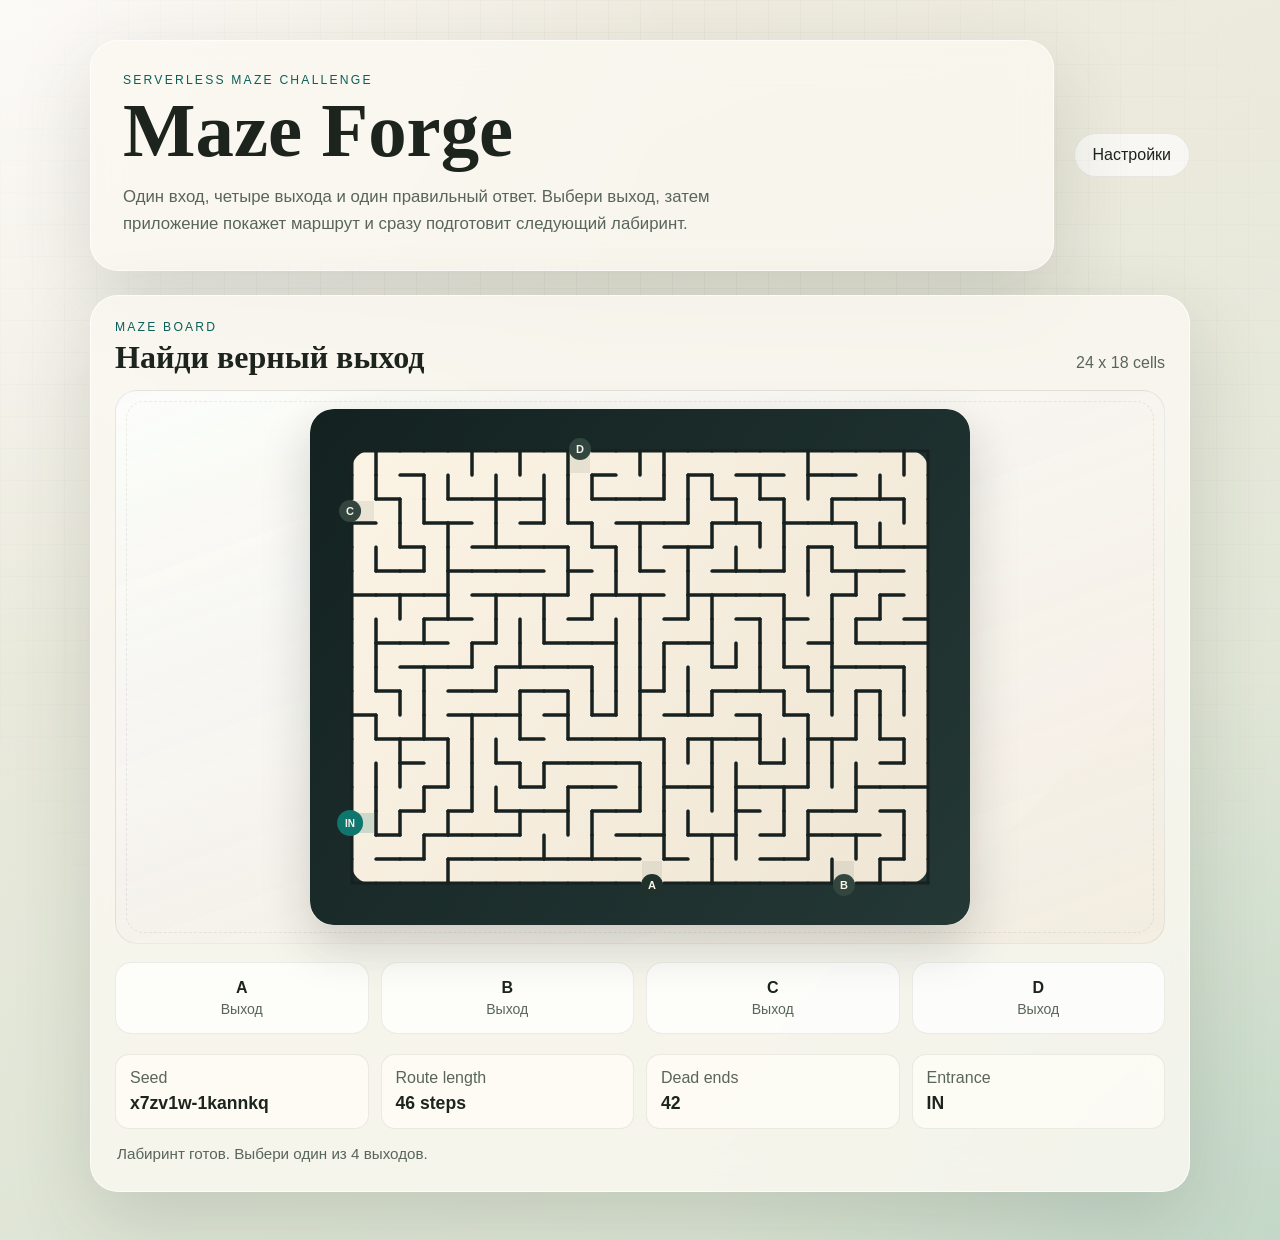
==== index.html @ 55a17d4d "initial" ====
<!DOCTYPE html>
<html lang="ru">
<head>
  <meta charset="UTF-8">
  <meta name="viewport" content="width=device-width, initial-scale=1.0">
  <title>Maze Forge</title>
  <link rel="stylesheet" href="./styles.css">
</head>
<body>
  <div class="page-shell">
    <header class="hero">
      <div class="hero__copy">
        <p class="eyebrow">Serverless maze challenge</p>
        <h1>Maze Forge</h1>
        <p class="hero__lede">
          Один вход, четыре выхода и один правильный ответ. Выбери выход, затем приложение
          покажет маршрут и сразу подготовит следующий лабиринт.
        </p>
      </div>

      <button id="open-settings" class="button button--ghost hero__settings" type="button" aria-expanded="false" aria-controls="settings-drawer">
        Настройки
      </button>
    </header>

    <main class="workspace">
      <section class="preview-panel">
        <div class="preview-panel__header">
          <div>
            <p class="eyebrow">Maze board</p>
            <h2>Найди верный выход</h2>
          </div>
          <p id="maze-size" class="preview-panel__size">-</p>
        </div>

        <div id="canvas-frame" class="canvas-frame">
          <canvas id="maze-canvas"></canvas>
        </div>

        <div id="answer-buttons" class="answer-buttons" aria-label="Выбор выхода"></div>

        <div class="summary">
          <div class="metric">
            <span class="metric__label">Seed</span>
            <strong id="metric-seed">-</strong>
          </div>
          <div class="metric">
            <span class="metric__label">Route length</span>
            <strong id="metric-route">-</strong>
          </div>
          <div class="metric">
            <span class="metric__label">Dead ends</span>
            <strong id="metric-dead-ends">-</strong>
          </div>
          <div class="metric">
            <span class="metric__label">Entrance</span>
            <strong id="metric-entrance">-</strong>
          </div>
        </div>

        <p id="status" class="status" aria-live="polite"></p>
      </section>
    </main>
  </div>

  <div id="drawer-backdrop" class="drawer-backdrop" hidden></div>

  <aside id="settings-drawer" class="settings-drawer" aria-hidden="true" hidden>
    <div class="settings-drawer__header">
      <div>
        <p class="eyebrow">Drawer</p>
        <h2>Настройки</h2>
      </div>
      <button id="close-settings" class="button button--ghost settings-drawer__close" type="button" aria-label="Закрыть настройки">
        Закрыть
      </button>
    </div>

    <form id="controls" class="controls" autocomplete="off">
      <div class="controls__grid">
        <label class="field">
          <span>Width</span>
          <input id="maze-width" name="width" type="number" min="5" max="80" step="1" value="24">
        </label>

        <label class="field">
          <span>Height</span>
          <input id="maze-height" name="height" type="number" min="5" max="80" step="1" value="18">
        </label>

        <label class="field">
          <span>Cell size</span>
          <input id="cell-size" name="cellSize" type="number" min="12" max="40" step="1" value="24">
        </label>

        <label class="field field--wide">
          <span>Seed</span>
          <div class="seed-row">
            <input id="seed" name="seed" type="text" value="">
            <button id="shuffle-seed" type="button" class="button button--ghost">Shuffle</button>
          </div>
        </label>
      </div>

      <div class="toggles">
        <label class="toggle">
          <input id="show-grid" name="showGrid" type="checkbox">
          <span>Показывать вспомогательную сетку</span>
        </label>
      </div>

      <div class="actions">
        <button type="submit" class="button button--primary">Применить</button>
        <button id="copy-link" type="button" class="button button--ghost">Copy link</button>
        <button id="download-png" type="button" class="button button--ghost">Download PNG</button>
      </div>
    </form>
  </aside>

  <script src="./app.js"></script>
</body>
</html>
---- styles.css ----
:root {
  --bg-top: #f4ede2;
  --bg-bottom: #d8e3d2;
  --panel: rgba(251, 248, 241, 0.82);
  --panel-strong: rgba(255, 252, 247, 0.96);
  --text-main: #1c241d;
  --text-muted: #59655b;
  --accent: #0f766e;
  --accent-strong: #0b5f58;
  --success: #15803d;
  --danger: #c2410c;
  --shadow: 0 28px 80px rgba(42, 54, 44, 0.16);
  --radius-xl: 28px;
  --radius-lg: 20px;
  --radius-md: 14px;
}

* {
  box-sizing: border-box;
}

html,
body {
  margin: 0;
  min-height: 100%;
}

body {
  font-family: Aptos, "Trebuchet MS", "Segoe UI Variable Display", sans-serif;
  color: var(--text-main);
  background:
    radial-gradient(circle at top left, rgba(255, 255, 255, 0.75), transparent 38%),
    radial-gradient(circle at bottom right, rgba(15, 118, 110, 0.1), transparent 32%),
    linear-gradient(160deg, var(--bg-top), var(--bg-bottom));
}

body::before {
  content: "";
  position: fixed;
  inset: 0;
  pointer-events: none;
  background-image:
    linear-gradient(rgba(28, 36, 29, 0.03) 1px, transparent 1px),
    linear-gradient(90deg, rgba(28, 36, 29, 0.03) 1px, transparent 1px);
  background-size: 32px 32px;
  mask-image: radial-gradient(circle at center, black 45%, transparent 100%);
}

body.drawer-open {
  overflow: hidden;
}

.page-shell {
  width: min(1100px, calc(100% - 32px));
  margin: 0 auto;
  padding: 40px 0 48px;
}

.hero {
  display: flex;
  justify-content: space-between;
  gap: 20px;
  align-items: start;
  margin-bottom: 24px;
}

.hero__copy,
.preview-panel,
.settings-drawer {
  background: var(--panel);
  border: 1px solid rgba(255, 255, 255, 0.7);
  box-shadow: var(--shadow);
  backdrop-filter: blur(18px);
}

.hero__copy,
.preview-panel,
.settings-drawer {
  border-radius: var(--radius-xl);
}

.hero__copy {
  flex: 1;
  padding: 32px;
  animation: rise-in 600ms ease both;
}

.hero__settings {
  flex: 0 0 auto;
  align-self: center;
}

.eyebrow {
  margin: 0 0 8px;
  font-size: 0.76rem;
  letter-spacing: 0.18em;
  text-transform: uppercase;
  color: var(--accent-strong);
}

h1,
h2 {
  margin: 0;
  line-height: 0.95;
  font-family: Georgia, "Times New Roman", serif;
}

h1 {
  font-size: clamp(3rem, 6vw, 5rem);
}

h2 {
  font-size: clamp(1.8rem, 2.5vw, 2.4rem);
}

.hero__lede,
.status,
.metric__label,
.preview-panel__size,
.field span,
.toggle span {
  color: var(--text-muted);
}

.hero__lede {
  max-width: 40rem;
  margin: 16px 0 0;
  font-size: 1.05rem;
  line-height: 1.6;
}

.workspace {
  display: grid;
}

.preview-panel {
  padding: 24px;
  overflow: hidden;
  animation: rise-in 850ms ease both;
}

.preview-panel__header {
  display: flex;
  justify-content: space-between;
  gap: 12px;
  align-items: end;
  margin-bottom: 18px;
}

.preview-panel__size {
  margin: 0;
  text-align: right;
}

.canvas-frame {
  position: relative;
  display: grid;
  place-items: center;
  min-height: 420px;
  padding: 18px;
  border-radius: calc(var(--radius-xl) - 6px);
  background:
    linear-gradient(160deg, rgba(255, 255, 255, 0.78), rgba(244, 237, 226, 0.66)),
    linear-gradient(135deg, rgba(15, 118, 110, 0.06), rgba(201, 107, 59, 0.07));
  border: 1px solid rgba(28, 36, 29, 0.08);
  transition: box-shadow 200ms ease, border-color 200ms ease, background-color 200ms ease;
}

.canvas-frame::after {
  content: "";
  position: absolute;
  inset: 10px;
  border-radius: calc(var(--radius-xl) - 10px);
  border: 1px dashed rgba(28, 36, 29, 0.08);
  pointer-events: none;
}

.canvas-frame.is-refreshing #maze-canvas {
  opacity: 0.32;
  transform: scale(0.985);
}

.canvas-frame.is-success {
  box-shadow: 0 0 0 3px rgba(21, 128, 61, 0.22), 0 24px 60px rgba(21, 128, 61, 0.2);
}

.canvas-frame.is-error {
  box-shadow: 0 0 0 3px rgba(194, 65, 12, 0.22), 0 24px 60px rgba(194, 65, 12, 0.18);
}

#maze-canvas {
  max-width: 100%;
  height: auto;
  border-radius: 22px;
  box-shadow: 0 20px 50px rgba(17, 25, 22, 0.18);
  transform-origin: center;
  transition: transform 240ms ease, opacity 240ms ease;
}

.answer-buttons {
  display: grid;
  grid-template-columns: repeat(4, minmax(0, 1fr));
  gap: 12px;
  margin-top: 18px;
}

.answer-button {
  border-radius: 16px;
  border: 1px solid rgba(28, 36, 29, 0.08);
  background: rgba(255, 255, 255, 0.7);
  padding: 16px 14px;
  color: var(--text-main);
  font: inherit;
  cursor: pointer;
  transition: transform 180ms ease, background-color 180ms ease, border-color 180ms ease, box-shadow 180ms ease;
}

.answer-button:hover:not(:disabled) {
  transform: translateY(-1px);
}

.answer-button:disabled {
  cursor: default;
  opacity: 0.85;
}

.answer-button.is-correct {
  background: rgba(21, 128, 61, 0.14);
  border-color: rgba(21, 128, 61, 0.34);
  box-shadow: 0 12px 28px rgba(21, 128, 61, 0.12);
}

.answer-button.is-wrong {
  background: rgba(194, 65, 12, 0.12);
  border-color: rgba(194, 65, 12, 0.28);
  box-shadow: 0 12px 28px rgba(194, 65, 12, 0.12);
}

.answer-button__label {
  display: block;
  font-size: 1rem;
  font-weight: 700;
}

.answer-button__meta {
  display: block;
  margin-top: 4px;
  color: var(--text-muted);
  font-size: 0.88rem;
}

.summary {
  display: grid;
  grid-template-columns: repeat(4, minmax(0, 1fr));
  gap: 12px;
  margin-top: 20px;
}

.metric {
  padding: 14px;
  border-radius: var(--radius-md);
  background: rgba(255, 252, 247, 0.7);
  border: 1px solid rgba(28, 36, 29, 0.08);
}

.metric strong {
  display: block;
  margin-top: 6px;
  font-size: 1.1rem;
}

.status {
  min-height: 1.4rem;
  margin: 16px 2px 0;
  font-size: 0.95rem;
}

.button {
  border: 0;
  border-radius: 999px;
  padding: 12px 18px;
  font: inherit;
  cursor: pointer;
  transition: transform 180ms ease, box-shadow 180ms ease, background-color 180ms ease;
}

.button:hover {
  transform: translateY(-1px);
}

.button:active {
  transform: translateY(1px);
}

.button--primary {
  background: linear-gradient(135deg, var(--accent), var(--accent-strong));
  color: #f4faf8;
  box-shadow: 0 14px 24px rgba(11, 95, 88, 0.25);
}

.button--ghost {
  background: rgba(255, 255, 255, 0.65);
  color: var(--text-main);
  border: 1px solid rgba(28, 36, 29, 0.08);
}

.drawer-backdrop {
  position: fixed;
  inset: 0;
  background: rgba(18, 28, 24, 0.28);
  opacity: 0;
  transition: opacity 220ms ease;
}

.drawer-backdrop.is-visible {
  opacity: 1;
}

.settings-drawer {
  position: fixed;
  top: 16px;
  right: 16px;
  bottom: 16px;
  width: min(420px, calc(100vw - 24px));
  padding: 22px;
  transform: translateX(calc(100% + 20px));
  transition: transform 240ms ease;
  z-index: 10;
  overflow: auto;
}

.settings-drawer.is-open {
  transform: translateX(0);
}

.settings-drawer__header {
  display: flex;
  justify-content: space-between;
  gap: 12px;
  align-items: start;
  margin-bottom: 18px;
}

.settings-drawer__close {
  flex: 0 0 auto;
}

.controls {
  display: grid;
  gap: 18px;
}

.controls__grid {
  display: grid;
  grid-template-columns: repeat(2, minmax(0, 1fr));
  gap: 14px;
}

.field {
  display: grid;
  gap: 8px;
}

.field--wide {
  grid-column: 1 / -1;
}

input[type="number"],
input[type="text"] {
  width: 100%;
  border: 1px solid rgba(28, 36, 29, 0.12);
  border-radius: var(--radius-md);
  background: var(--panel-strong);
  color: var(--text-main);
  padding: 13px 14px;
  font: inherit;
  transition: border-color 180ms ease, transform 180ms ease, box-shadow 180ms ease;
}

input[type="number"]:focus,
input[type="text"]:focus {
  outline: none;
  border-color: rgba(15, 118, 110, 0.45);
  box-shadow: 0 0 0 4px rgba(15, 118, 110, 0.1);
  transform: translateY(-1px);
}

.seed-row {
  display: grid;
  grid-template-columns: minmax(0, 1fr) auto;
  gap: 10px;
}

.toggles {
  display: grid;
  gap: 12px;
}

.toggle {
  display: flex;
  align-items: center;
  gap: 12px;
  padding: 13px 14px;
  border-radius: var(--radius-md);
  background: rgba(255, 255, 255, 0.38);
  border: 1px solid rgba(28, 36, 29, 0.08);
}

.toggle input {
  accent-color: var(--accent);
  width: 18px;
  height: 18px;
  margin: 0;
}

.actions {
  display: flex;
  flex-wrap: wrap;
  gap: 10px;
}

@keyframes rise-in {
  from {
    opacity: 0;
    transform: translateY(18px);
  }

  to {
    opacity: 1;
    transform: translateY(0);
  }
}

@media (max-width: 860px) {
  .hero {
    flex-direction: column;
    align-items: stretch;
  }

  .hero__settings {
    align-self: start;
  }

  .answer-buttons,
  .summary {
    grid-template-columns: repeat(2, minmax(0, 1fr));
  }
}

@media (max-width: 640px) {
  .page-shell {
    width: min(100% - 20px, 1100px);
    padding-top: 18px;
  }

  .hero__copy,
  .preview-panel,
  .settings-drawer {
    border-radius: 22px;
  }

  .controls__grid,
  .summary,
  .answer-buttons {
    grid-template-columns: 1fr;
  }

  .actions {
    flex-direction: column;
  }

  .button {
    width: 100%;
  }

  .preview-panel__header,
  .settings-drawer__header {
    flex-direction: column;
    align-items: start;
  }

  .canvas-frame {
    min-height: 280px;
    padding: 12px;
  }

  .settings-drawer {
    top: 10px;
    right: 10px;
    bottom: 10px;
    width: calc(100vw - 20px);
  }
}
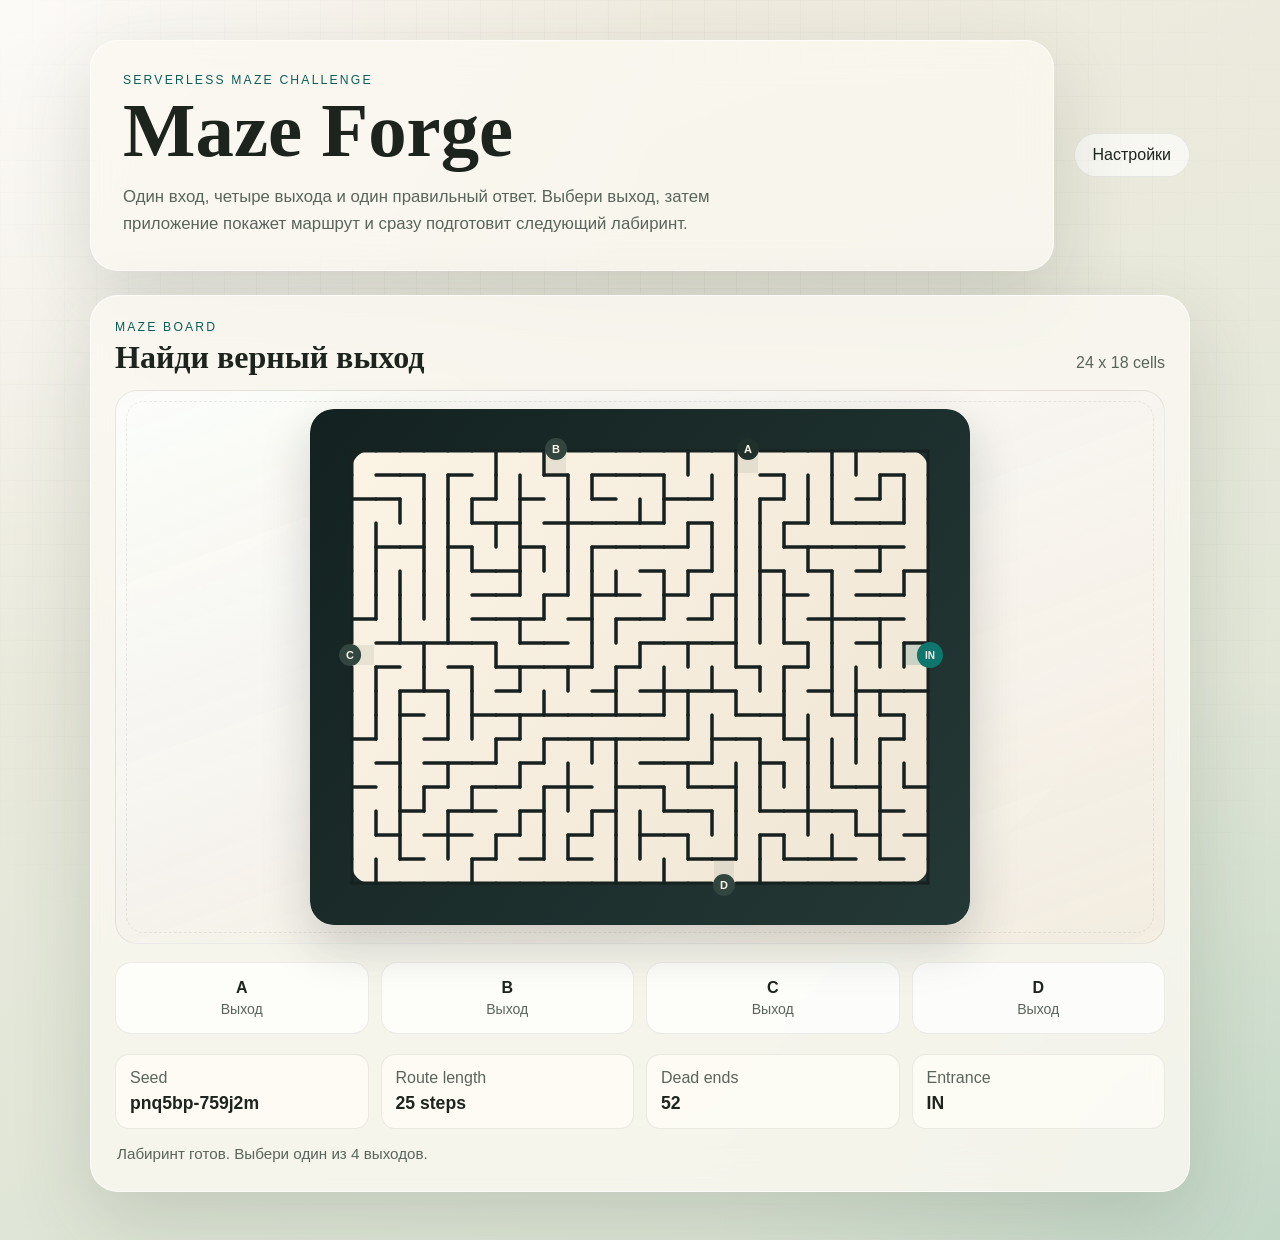
==== commit e5b34557: "Add favicon and improve exit generation logic in maze" ====
--- a/index.html
+++ b/index.html
@@ -4,6 +4,7 @@
   <meta charset="UTF-8">
   <meta name="viewport" content="width=device-width, initial-scale=1.0">
   <title>Maze Forge</title>
+  <link rel="icon" type="image/svg+xml" href="./favicon.svg">
   <link rel="stylesheet" href="./styles.css">
 </head>
 <body>
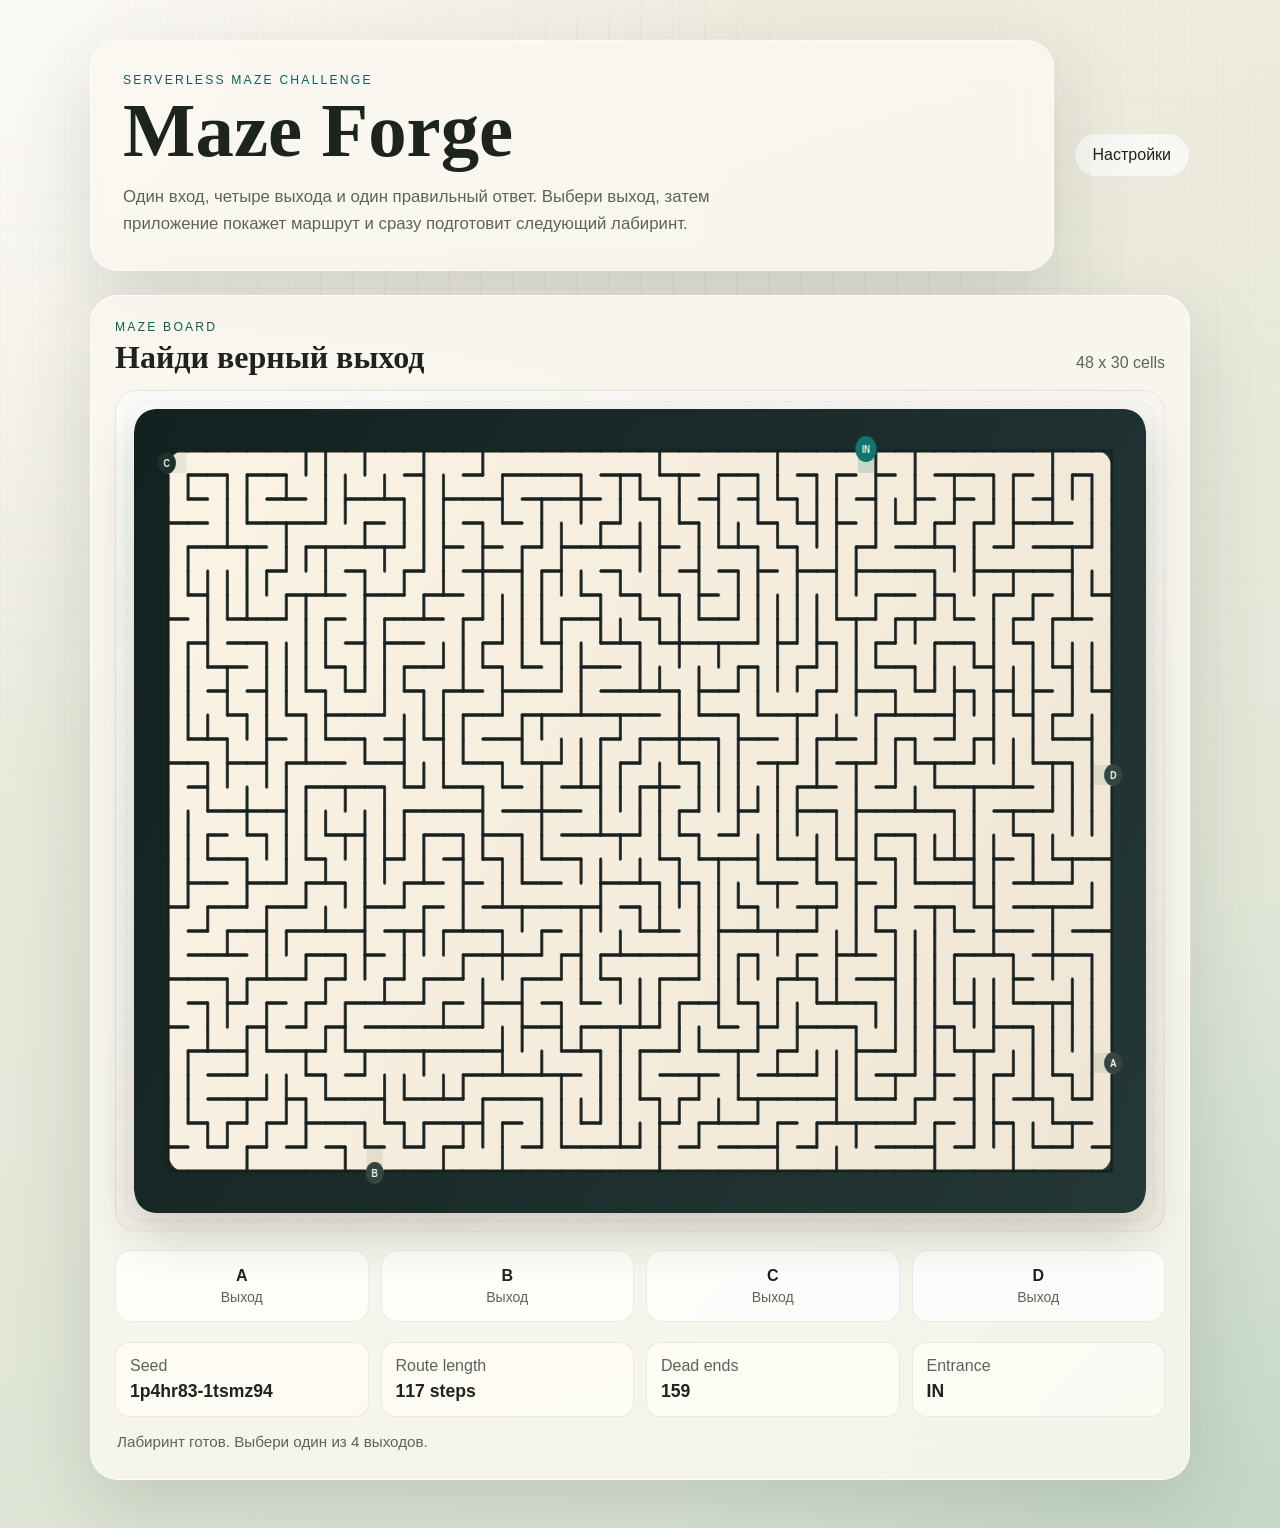
==== commit 28e92294: "Update maze dimensions to 48x30 in app.js and index.html" ====
--- a/index.html
+++ b/index.html
@@ -81,12 +81,12 @@
       <div class="controls__grid">
         <label class="field">
           <span>Width</span>
-          <input id="maze-width" name="width" type="number" min="5" max="80" step="1" value="24">
+          <input id="maze-width" name="width" type="number" min="5" max="80" step="1" value="48">
         </label>
 
         <label class="field">
           <span>Height</span>
-          <input id="maze-height" name="height" type="number" min="5" max="80" step="1" value="18">
+          <input id="maze-height" name="height" type="number" min="5" max="80" step="1" value="30">
         </label>
 
         <label class="field">
